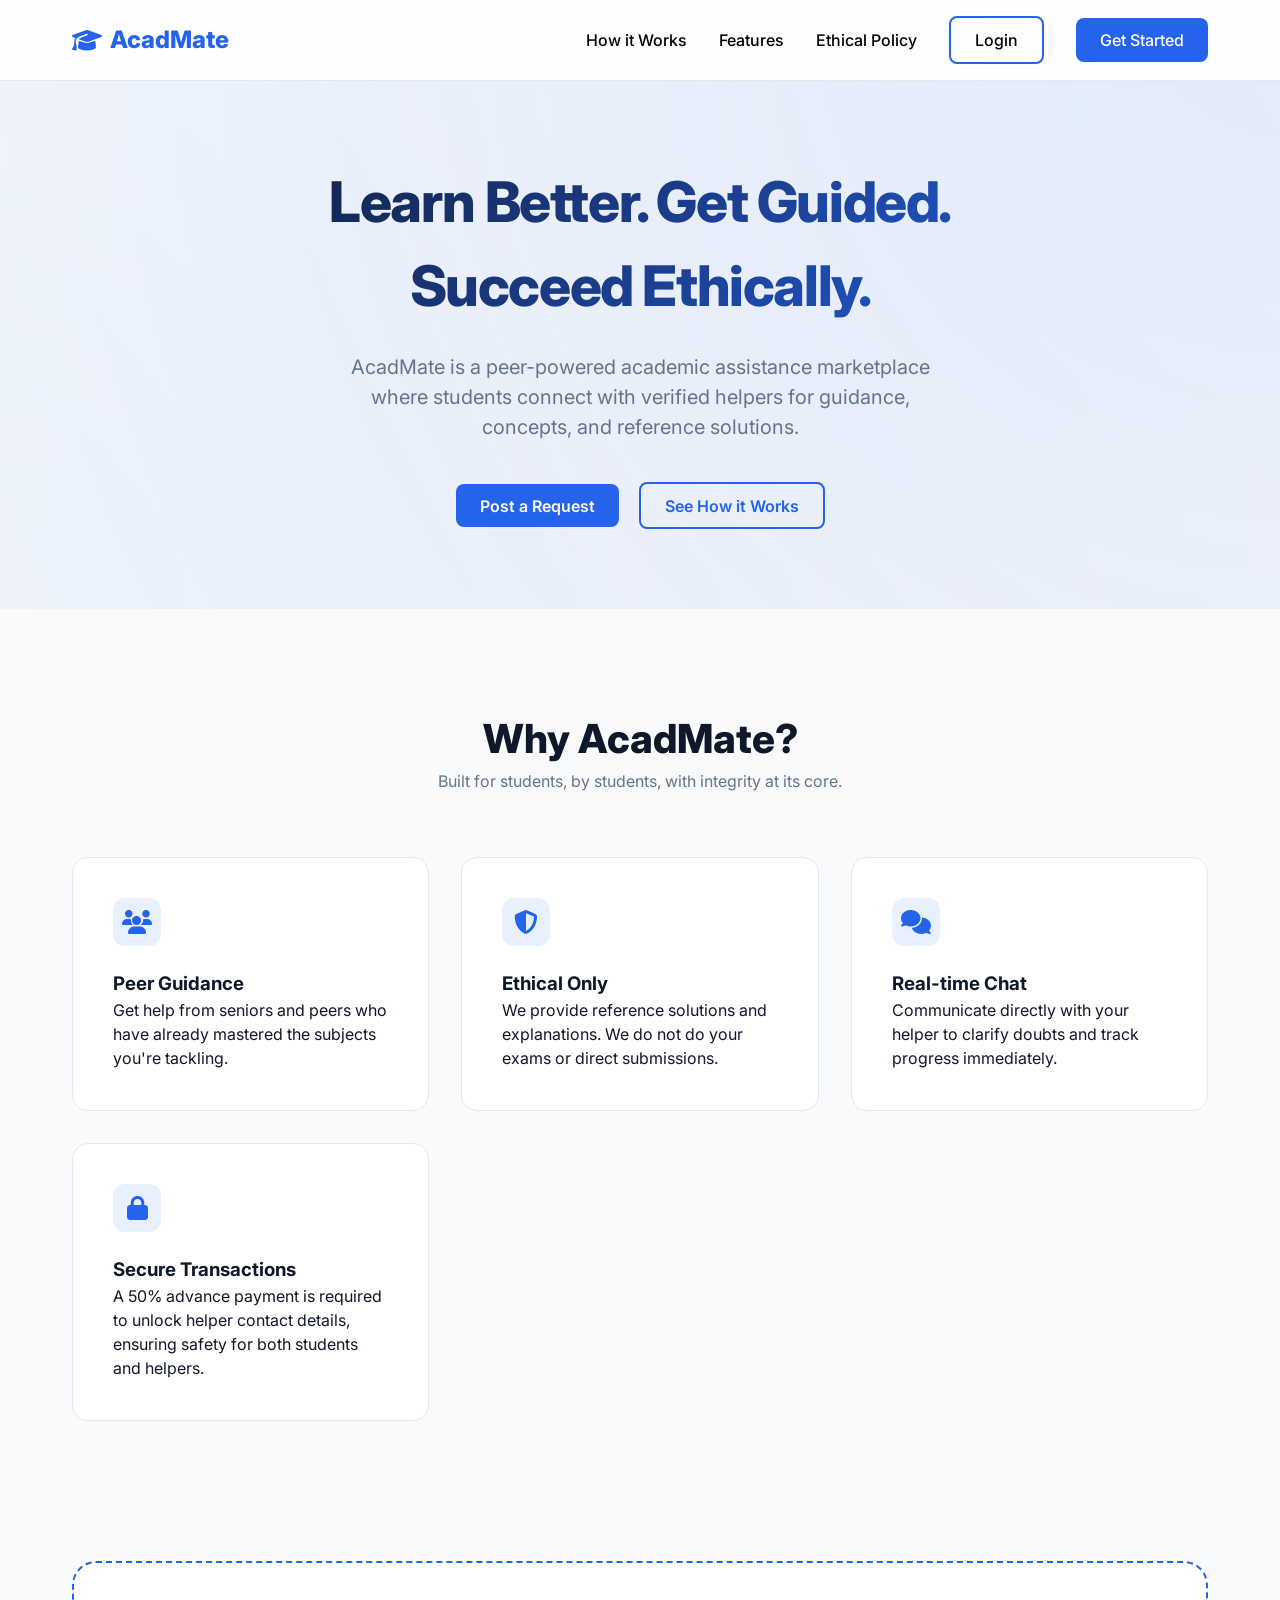
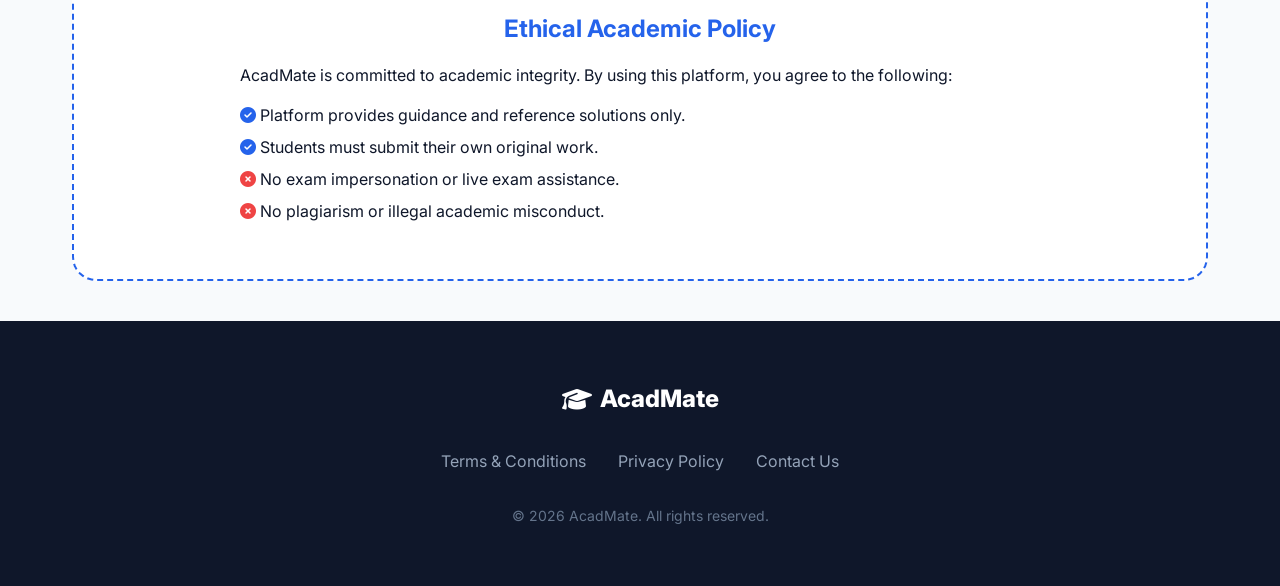
==== frontend/index.html @ 106132b1 "initial commit" ====
<!DOCTYPE html>
<html lang="en">

<head>
    <meta charset="UTF-8">
    <meta name="viewport" content="width=device-width, initial-scale=1.0">
    <title>AcadMate | Peer Academic Support Platform</title>
    <link rel="stylesheet" href="css/styles.css">
    <link rel="stylesheet" href="https://cdnjs.cloudflare.com/ajax/libs/font-awesome/6.4.0/css/all.min.css">
    <link href="https://fonts.googleapis.com/css2?family=Inter:wght@400;500;600;700;800&display=swap" rel="stylesheet">
</head>

<body>
    <header>
        <div class="container">
            <nav>
                <a href="index.html" class="logo">
                    <i class="fas fa-graduation-cap"></i>
                    AcadMate
                </a>
                <div class="nav-links">
                    <a href="#how-it-works">How it Works</a>
                    <a href="#features">Features</a>
                    <a href="#policy">Ethical Policy</a>
                    <a href="login.html" class="btn btn-outline">Login</a>
                    <a href="register.html" class="btn btn-primary">Get Started</a>
                </div>
            </nav>
        </div>
    </header>

    <main>
        <section class="hero">
            <div class="container">
                <h1>Learn Better. Get Guided.<br>Succeed Ethically.</h1>
                <p>AcadMate is a peer-powered academic assistance marketplace where students connect with verified
                    helpers for guidance, concepts, and reference solutions.</p>
                <div class="hero-btns">
                    <a href="register.html" class="btn btn-primary">Post a Request</a>
                    <a href="#how-it-works" class="btn btn-outline" style="margin-left: 1rem;">See How it Works</a>
                </div>
            </div>
        </section>

        <section id="features" class="features">
            <div class="container">
                <div style="text-align: center;">
                    <h2 style="font-size: 2.5rem; font-weight: 800;">Why AcadMate?</h2>
                    <p style="color: var(--secondary);">Built for students, by students, with integrity at its core.</p>
                </div>
                <div class="feature-grid">
                    <div class="feature-card">
                        <div class="feature-icon"><i class="fas fa-users"></i></div>
                        <h3>Peer Guidance</h3>
                        <p>Get help from seniors and peers who have already mastered the subjects you're tackling.</p>
                    </div>
                    <div class="feature-card">
                        <div class="feature-icon"><i class="fas fa-shield-alt"></i></div>
                        <h3>Ethical Only</h3>
                        <p>We provide reference solutions and explanations. We do not do your exams or direct
                            submissions.</p>
                    </div>
                    <div class="feature-card">
                        <div class="feature-icon"><i class="fas fa-comments"></i></div>
                        <h3>Real-time Chat</h3>
                        <p>Communicate directly with your helper to clarify doubts and track progress immediately.</p>
                    </div>
                    <div class="feature-card">
                        <div class="feature-icon"><i class="fas fa-lock"></i></div>
                        <h3>Secure Transactions</h3>
                        <p>A 50% advance payment is required to unlock helper contact details, ensuring safety for both
                            students and helpers.</p>
                    </div>
                </div>
            </div>
        </section>

        <section id="policy" class="container">
            <div class="policy-section" style="padding: 3rem; text-align: center; border: 2px dashed var(--primary);">
                <h2 style="color: var(--primary); margin-bottom: 1rem;">Ethical Academic Policy</h2>
                <div style="max-width: 800px; margin: 0 auto; text-align: left;">
                    <p style="margin-bottom: 1rem;">AcadMate is committed to academic integrity. By using this platform,
                        you agree to the following:</p>
                    <ul style="list-style: none;">
                        <li style="margin-bottom: 0.5rem;"><i class="fas fa-check-circle"
                                style="color: var(--primary);"></i> Platform provides guidance and reference solutions
                            only.</li>
                        <li style="margin-bottom: 0.5rem;"><i class="fas fa-check-circle"
                                style="color: var(--primary);"></i> Students must submit their own original work.</li>
                        <li style="margin-bottom: 0.5rem;"><i class="fas fa-times-circle" style="color: #ef4444;"></i>
                            No exam impersonation or live exam assistance.</li>
                        <li style="margin-bottom: 0.5rem;"><i class="fas fa-times-circle" style="color: #ef4444;"></i>
                            No plagiarism or illegal academic misconduct.</li>
                    </ul>
                </div>
            </div>
        </section>
    </main>

    <footer>
        <div class="container">
            <a href="index.html" class="logo" style="color: white; justify-content: center; margin-bottom: 1rem;">
                <i class="fas fa-graduation-cap"></i> AcadMate
            </a>
            <div class="footer-links">
                <a href="terms.html">Terms & Conditions</a>
                <a href="privacy.html">Privacy Policy</a>
                <a href="#">Contact Us</a>
            </div>
            <p style="color: #64748b; font-size: 0.875rem;">&copy; 2026 AcadMate. All rights reserved.</p>
        </div>
    </footer>
</body>

</html>
---- frontend/css/styles.css ----
:root {
    --primary: #2563eb;
    --primary-dark: #1d4ed8;
    --secondary: #64748b;
    --accent: #3b82f6;
    --bg-light: #f8fafc;
    --text-dark: #0f172a;
    --text-light: #ffffff;
    --card-bg: rgba(255, 255, 255, 0.8);
    --border: #e2e8f0;
    --shadow: 0 4px 6px -1px rgb(0 0 0 / 0.1), 0 2px 4px -2px rgb(0 0 0 / 0.1);
}

* {
    margin: 0;
    padding: 0;
    box-sizing: border-box;
    font-family: 'Inter', system-ui, -apple-system, sans-serif;
}

body {
    background-color: var(--bg-light);
    color: var(--text-dark);
    line-height: 1.5;
    overflow-x: hidden;
}

.container {
    max-width: 1200px;
    margin: 0 auto;
    padding: 0 2rem;
}

header {
    background: rgba(255, 255, 255, 0.9);
    backdrop-filter: blur(10px);
    position: fixed;
    width: 100%;
    top: 0;
    z-index: 1000;
    border-bottom: 1px solid var(--border);
}

nav {
    display: flex;
    justify-content: space-between;
    align-items: center;
    height: 80px;
}

.logo {
    font-size: 1.5rem;
    font-weight: 800;
    color: var(--primary);
    text-decoration: none;
    display: flex;
    align-items: center;
    gap: 0.5rem;
}

.nav-links {
    display: flex;
    gap: 2rem;
    align-items: center;
}

.nav-links a {
    text-decoration: none;
    color: black;
    font-weight: 500;
    transition: color 0.3s;
}

.nav-links a:hover {
    color: black;
}

.btn {
    padding: 0.6rem 1.5rem;
    border-radius: 8px;
    font-weight: 600;
    cursor: pointer;
    transition: all 0.3s;
    text-decoration: none;
    display: inline-block;
    border: none;
}

.btn.btn-primary {
    background-color: var(--primary);
    color: #ffffff;
}

.btn-primary:hover {
    background-color: var(--primary-dark);
    transform: translateY(-2px);
    box-shadow: 0 10px 15px -3px rgba(37, 99, 235, 0.3);
}

.btn-outline {
    background-color: transparent;
    border: 2px solid var(--primary);
    color: var(--primary);
}

.btn-outline:hover {
    background-color: var(--primary);
    color: var(--text-light);
}

/* Hero Section */
.hero {
    padding: 160px 0 80px;
    background: radial-gradient(circle at top right, rgba(37, 99, 235, 0.1), transparent),
        radial-gradient(circle at bottom left, rgba(37, 99, 235, 0.05), transparent);
    text-align: center;
}

.hero h1 {
    font-size: 3.5rem;
    font-weight: 800;
    margin-bottom: 1.5rem;
    letter-spacing: -0.025em;
    background: linear-gradient(135deg, #0f172a 0%, #2563eb 100%);
    -webkit-background-clip: text;
    -webkit-text-fill-color: transparent;
}

.hero p {
    font-size: 1.25rem;
    color: var(--secondary);
    max-width: 600px;
    margin: 0 auto 2.5rem;
}

/* Features */
.features {
    padding: 100px 0;
}

.feature-grid {
    display: grid;
    grid-template-columns: repeat(auto-fit, minmax(300px, 1fr));
    gap: 2rem;
    margin-top: 4rem;
}

.feature-card {
    background: var(--text-light);
    padding: 2.5rem;
    border-radius: 16px;
    border: 1px solid var(--border);
    transition: all 0.3s;
}

.feature-card:hover {
    transform: translateY(-10px);
    box-shadow: var(--shadow);
    border-color: var(--primary);
}

.feature-icon {
    width: 48px;
    height: 48px;
    background: rgba(37, 99, 235, 0.1);
    color: var(--primary);
    border-radius: 12px;
    display: flex;
    align-items: center;
    justify-content: center;
    font-size: 1.5rem;
    margin-bottom: 1.5rem;
}

/* Modal/Forms */
.modal-overlay {
    position: fixed;
    top: 0;
    left: 0;
    width: 100%;
    height: 100%;
    background: rgba(15, 23, 42, 0.6);
    backdrop-filter: blur(4px);
    display: none;
    justify-content: center;
    align-items: center;
    z-index: 2000;
}

.auth-card {
    background: white;
    padding: 2.5rem;
    border-radius: 20px;
    width: 100%;
    max-width: 450px;
    box-shadow: 0 25px 50px -12px rgba(0, 0, 0, 0.25);
}

.form-group {
    margin-bottom: 1.5rem;
}

.form-group label {
    display: block;
    margin-bottom: 0.5rem;
    font-weight: 500;
    color: var(--secondary);
}

/* Attachments Styling */
.attachments-section {
    margin-top: 1rem;
    padding-top: 1rem;
    border-top: 1px solid var(--border);
}

.attachments-section p {
    font-size: 0.85rem;
    margin-bottom: 0.5rem;
    color: var(--secondary);
}

.attachment-grid {
    display: flex;
    flex-wrap: wrap;
    gap: 0.5rem;
}

.attachment-link {
    display: inline-flex;
    align-items: center;
    gap: 0.4rem;
    background: #f8fafc;
    border: 1px solid var(--border);
    padding: 0.4rem 0.6rem;
    border-radius: 6px;
    font-size: 0.8rem;
    color: var(--primary);
    text-decoration: none;
    transition: all 0.2s;
}

.attachment-link:hover {
    background: #eff6ff;
    border-color: var(--primary);
    transform: translateY(-1px);
}

.attachment-link i {
    font-size: 0.9rem;
}

.form-input {
    width: 100%;
    padding: 0.8rem 1rem;
    border-radius: 8px;
    border: 1px solid var(--border);
    font-size: 1rem;
    transition: all 0.3s;
}

.form-input:focus {
    outline: none;
    border-color: var(--primary);
    box-shadow: 0 0 0 4px rgba(37, 99, 235, 0.1);
}

.password-group {
    position: relative;
}

.password-toggle {
    position: absolute;
    right: 1rem;
    top: 50%;
    transform: translateY(-50%);
    cursor: pointer;
    color: var(--secondary);
    transition: color 0.3s;
    z-index: 10;
}

.password-toggle:hover {
    color: var(--primary);
}

.password-group .form-input {
    padding-right: 3rem;
}

/* Policy Section */
.policy-section {
    padding: 80px 0;
    background: white;
    border-radius: 24px;
    margin: 40px auto;
}

/* Footer */
footer {
    padding: 60px 0;
    background: #0f172a;
    color: white;
    text-align: center;
}

.footer-links {
    margin: 2rem 0;
    display: flex;
    justify-content: center;
    gap: 2rem;
}

.footer-links a {
    color: #94a3b8;
    text-decoration: none;
}

.badge {
    padding: 0.25rem 0.75rem;
    border-radius: 9999px;
    font-size: 0.75rem;
    font-weight: 600;
    text-transform: uppercase;
}

.status-open {
    background: #dcfce7;
    color: #166534;
}

.status-in_progress {
    background: #fef9c3;
    color: #854d0e;
}

.status-completed {
    background: #dbeafe;
    color: #1e40af;
}

.status-cancelled {
    background: #fee2e2;
    color: #991b1b;
}

/* Nav Icons */
.nav-icon-btn {
    background: none;
    border: none;
    font-size: 1.25rem;
    color: var(--secondary);
    cursor: pointer;
    position: relative;
    padding: 0.5rem;
    transition: all 0.3s ease;
    display: flex;
    align-items: center;
    justify-content: center;
}

.nav-icon-btn:hover {
    color: var(--primary);
    transform: translateY(-2px);
}

.nav-badge {
    position: absolute;
    top: 0;
    right: 0;
    background: #ef4444;
    color: white;
    font-size: 0.6rem;
    padding: 2px 5px;
    border-radius: 50%;
    min-width: 15px;
    text-align: center;
}

.chat-list-item {
    display: flex;
    align-items: center;
    gap: 1rem;
    padding: 1rem;
    border: 1px solid var(--border);
    border-radius: 8px;
    margin-bottom: 0.5rem;
    cursor: pointer;
    transition: all 0.3s ease;
}

.chat-list-item:hover {
    background: #f8fafc;
    border-color: var(--primary);
    transform: translateX(5px);
}

.chat-list-item i {
    font-size: 1.5rem;
    color: var(--primary);
}

.chat-list-info {
    flex: 1;
}

.chat-list-info h4 {
    margin: 0;
    font-size: 1rem;
    color: var(--text-dark);
}

.chat-list-info p {
    margin: 0;
    font-size: 0.8rem;
    color: var(--secondary);
}
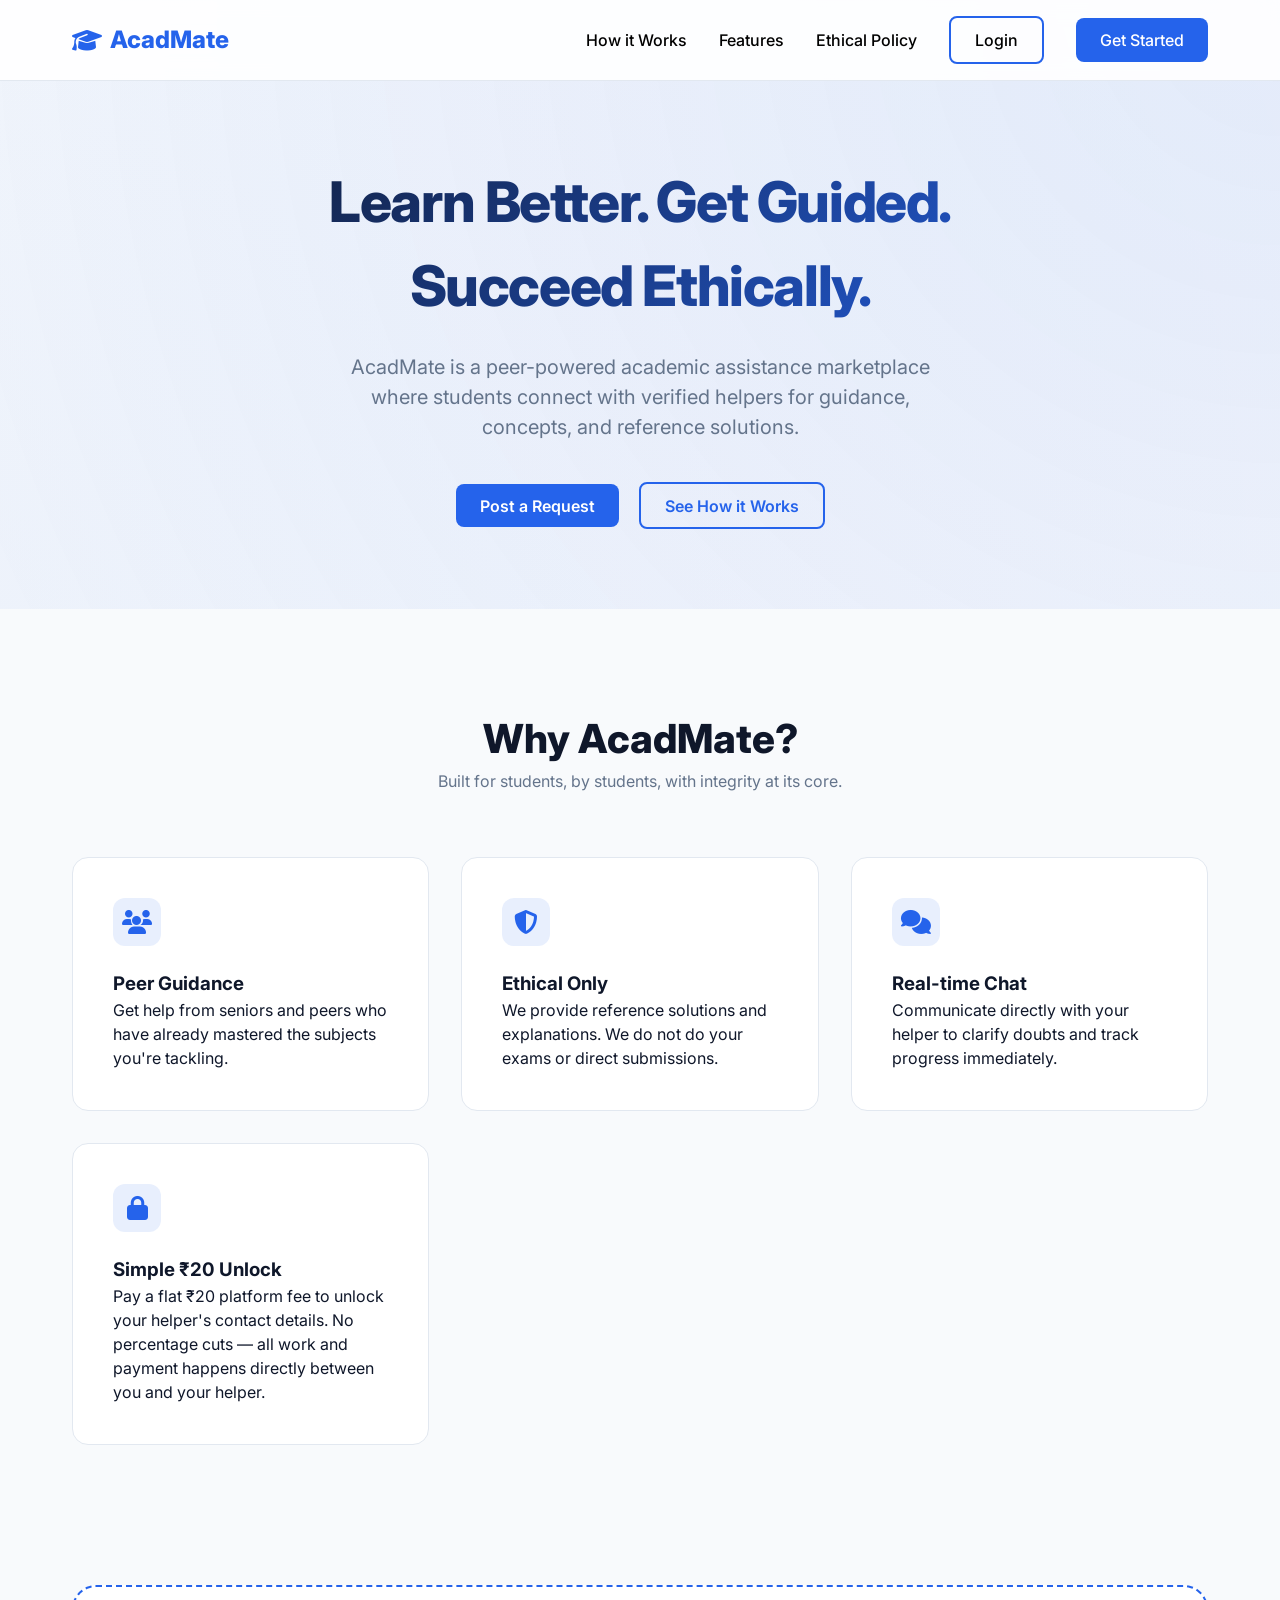
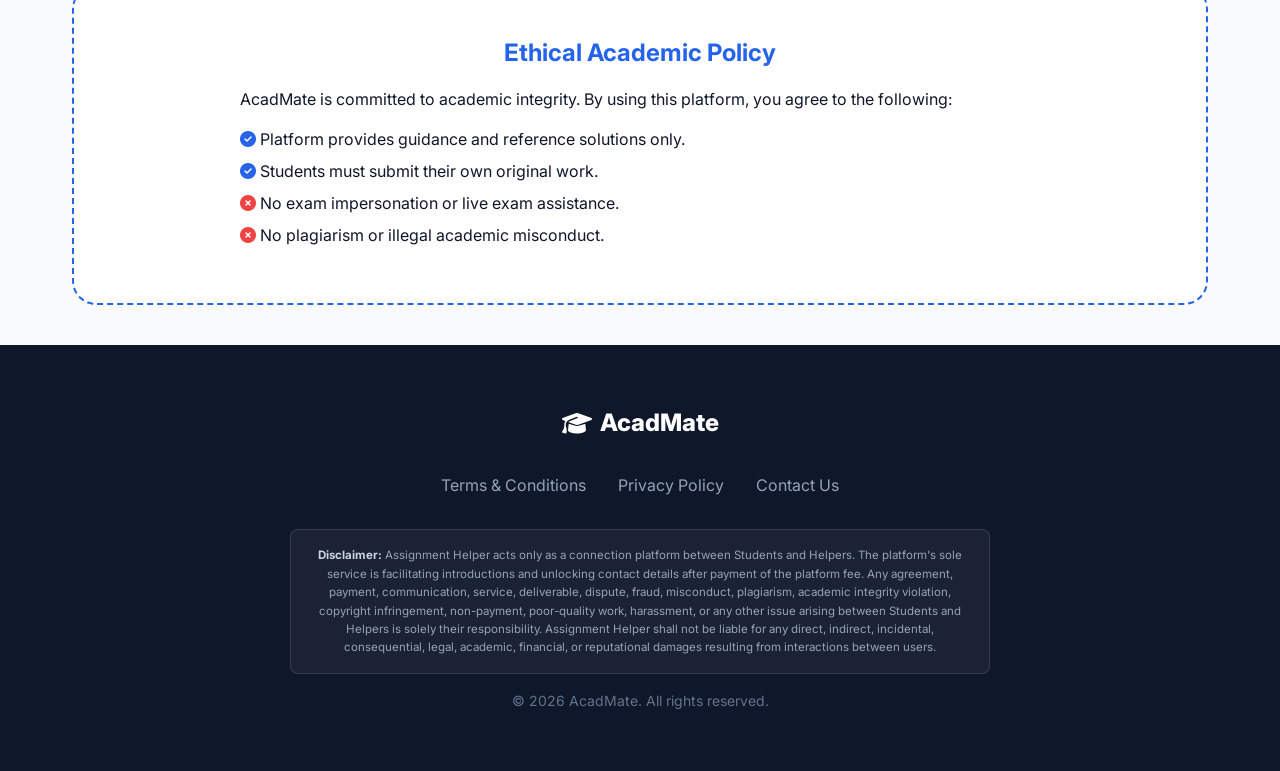
==== commit 5d3fde95: "updated payment system and functionalities" ====
--- a/frontend/index.html
+++ b/frontend/index.html
@@ -67,9 +67,8 @@
                     </div>
                     <div class="feature-card">
                         <div class="feature-icon"><i class="fas fa-lock"></i></div>
-                        <h3>Secure Transactions</h3>
-                        <p>A 50% advance payment is required to unlock helper contact details, ensuring safety for both
-                            students and helpers.</p>
+                        <h3>Simple &#8377;20 Unlock</h3>
+                        <p>Pay a flat &#8377;20 platform fee to unlock your helper's contact details. No percentage cuts — all work and payment happens directly between you and your helper.</p>
                     </div>
                 </div>
             </div>
@@ -103,9 +102,15 @@
                 <i class="fas fa-graduation-cap"></i> AcadMate
             </a>
             <div class="footer-links">
-                <a href="terms.html">Terms & Conditions</a>
+                <a href="terms.html">Terms &amp; Conditions</a>
                 <a href="privacy.html">Privacy Policy</a>
                 <a href="#">Contact Us</a>
+            </div>
+            <div style="max-width:700px;margin:1.5rem auto 1rem;padding:1rem;background:rgba(255,255,255,0.05);border:1px solid rgba(255,255,255,0.12);border-radius:0.5rem;">
+                <p style="color:#94a3b8;font-size:0.72rem;line-height:1.6;text-align:center;">
+                    <strong style="color:#cbd5e1;">Disclaimer:</strong>
+                    Assignment Helper acts only as a connection platform between Students and Helpers. The platform's sole service is facilitating introductions and unlocking contact details after payment of the platform fee. Any agreement, payment, communication, service, deliverable, dispute, fraud, misconduct, plagiarism, academic integrity violation, copyright infringement, non-payment, poor-quality work, harassment, or any other issue arising between Students and Helpers is solely their responsibility. Assignment Helper shall not be liable for any direct, indirect, incidental, consequential, legal, academic, financial, or reputational damages resulting from interactions between users.
+                </p>
             </div>
             <p style="color: #64748b; font-size: 0.875rem;">&copy; 2026 AcadMate. All rights reserved.</p>
         </div>
--- a/frontend/css/styles.css
+++ b/frontend/css/styles.css
@@ -414,4 +414,407 @@
     margin: 0;
     font-size: 0.8rem;
     color: var(--secondary);
+}
+
+/* Chat Attach Button */
+.chat-attach-btn {
+    background: none;
+    border: 2px solid var(--border);
+    border-radius: 8px;
+    padding: 0.6rem 0.75rem;
+    cursor: pointer;
+    color: var(--secondary);
+    font-size: 1.1rem;
+    transition: all 0.2s ease;
+    display: flex;
+    align-items: center;
+    justify-content: center;
+}
+
+.chat-attach-btn:hover {
+    color: var(--primary);
+    border-color: var(--primary);
+    background: rgba(37, 99, 235, 0.05);
+}
+
+/* Chat File Preview */
+.chat-file-preview {
+    margin-bottom: 0.5rem;
+}
+
+.chat-file-preview-inner {
+    display: inline-flex;
+    align-items: center;
+    gap: 0.5rem;
+    background: #eff6ff;
+    border: 1px solid var(--primary);
+    border-radius: 8px;
+    padding: 0.4rem 0.75rem;
+    font-size: 0.85rem;
+    color: var(--primary);
+    max-width: 100%;
+}
+
+.chat-file-preview-inner span {
+    overflow: hidden;
+    text-overflow: ellipsis;
+    white-space: nowrap;
+    max-width: 250px;
+}
+
+.chat-file-remove {
+    background: none;
+    border: none;
+    color: #ef4444;
+    font-size: 1.2rem;
+    cursor: pointer;
+    padding: 0 0.2rem;
+    line-height: 1;
+    transition: transform 0.15s;
+}
+
+.chat-file-remove:hover {
+    transform: scale(1.3);
+}
+
+/* Chat Message Attachments */
+.chat-msg-attachment img {
+    max-width: 220px;
+    max-height: 180px;
+    border-radius: 8px;
+    margin-top: 0.4rem;
+    cursor: pointer;
+    transition: transform 0.2s;
+    display: block;
+}
+
+.chat-msg-attachment img:hover {
+    transform: scale(1.05);
+}
+
+.chat-msg-attachment a.chat-file-link {
+    display: inline-flex;
+    align-items: center;
+    gap: 0.4rem;
+    margin-top: 0.4rem;
+    padding: 0.3rem 0.6rem;
+    border-radius: 6px;
+    font-size: 0.8rem;
+    text-decoration: none;
+    transition: all 0.2s;
+}
+
+.chat-msg-attachment a.chat-file-link.sent {
+    background: rgba(255, 255, 255, 0.2);
+    color: #fff;
+}
+
+.chat-msg-attachment a.chat-file-link.received {
+    background: #e2e8f0;
+    color: var(--primary);
+}
+
+.chat-msg-attachment a.chat-file-link:hover {
+    transform: translateY(-1px);
+    filter: brightness(1.1);
+}
+
+/* Notification Panel */
+.notification-panel {
+    position: absolute;
+    top: 100%;
+    right: 0;
+    width: 360px;
+    max-height: 450px;
+    background: white;
+    border-radius: 12px;
+    box-shadow: 0 20px 40px rgba(0,0,0,0.15);
+    border: 1px solid var(--border);
+    z-index: 3000;
+    display: none;
+    overflow: hidden;
+}
+
+.notification-panel.show {
+    display: block;
+}
+
+.notification-panel-header {
+    display: flex;
+    justify-content: space-between;
+    align-items: center;
+    padding: 1rem 1.25rem;
+    border-bottom: 1px solid var(--border);
+    background: #f8fafc;
+}
+
+.notification-panel-header h4 {
+    margin: 0;
+    font-size: 0.95rem;
+    font-weight: 700;
+}
+
+.notification-panel-body {
+    max-height: 360px;
+    overflow-y: auto;
+}
+
+.notif-item {
+    padding: 0.85rem 1.25rem;
+    border-bottom: 1px solid #f1f5f9;
+    cursor: pointer;
+    transition: background 0.2s;
+}
+
+.notif-item:hover {
+    background: #f8fafc;
+}
+
+.notif-item.unread {
+    background: #eff6ff;
+    border-left: 3px solid var(--primary);
+}
+
+.notif-item .notif-title {
+    font-weight: 600;
+    font-size: 0.85rem;
+    margin-bottom: 0.2rem;
+}
+
+.notif-item .notif-msg {
+    font-size: 0.78rem;
+    color: var(--secondary);
+    line-height: 1.4;
+}
+
+.notif-item .notif-time {
+    font-size: 0.7rem;
+    color: #94a3b8;
+    margin-top: 0.25rem;
+}
+
+.mark-all-read-btn {
+    background: none;
+    border: none;
+    color: var(--primary);
+    font-size: 0.8rem;
+    font-weight: 600;
+    cursor: pointer;
+    padding: 0.2rem 0.5rem;
+    border-radius: 4px;
+    transition: background 0.2s;
+}
+
+.mark-all-read-btn:hover {
+    background: #eff6ff;
+}
+
+/* Mobile hamburger */
+.mobile-menu-btn {
+    display: none;
+    background: none;
+    border: none;
+    font-size: 1.5rem;
+    color: var(--text-dark);
+    cursor: pointer;
+    padding: 0.5rem;
+}
+
+/* ============================================
+   MOBILE RESPONSIVE STYLES
+   ============================================ */
+
+@media (max-width: 768px) {
+    /* Container */
+    .container {
+        padding: 0 1rem;
+    }
+
+    /* Header / Nav */
+    header {
+        position: fixed;
+        width: 100%;
+    }
+
+    nav {
+        height: auto;
+        min-height: 60px;
+        padding: 0.5rem 0;
+        flex-wrap: wrap;
+        gap: 0.5rem;
+    }
+
+    .logo {
+        font-size: 1.2rem;
+    }
+
+    .mobile-menu-btn {
+        display: block;
+    }
+
+    .nav-links {
+        gap: 0.75rem;
+        flex-wrap: wrap;
+        justify-content: flex-end;
+        align-items: center;
+    }
+
+    .nav-links a:not(.btn) {
+        display: none;
+    }
+
+    .nav-links .btn {
+        padding: 0.35rem 0.8rem;
+        font-size: 0.85rem;
+    }
+
+    /* Hero */
+    .hero {
+        padding: 100px 0 50px;
+    }
+
+    .hero h1 {
+        font-size: 1.8rem;
+        line-height: 1.3;
+    }
+
+    .hero p {
+        font-size: 1rem;
+        margin-bottom: 1.5rem;
+    }
+
+    .hero-btns {
+        display: flex;
+        flex-direction: column;
+        gap: 0.75rem;
+        align-items: center;
+    }
+
+    .hero-btns .btn {
+        margin-left: 0 !important;
+        width: 80%;
+        text-align: center;
+    }
+
+    /* Features */
+    .features {
+        padding: 50px 0;
+    }
+
+    .feature-grid {
+        grid-template-columns: 1fr !important;
+        gap: 1rem;
+        margin-top: 2rem;
+    }
+
+    .feature-card {
+        padding: 1.5rem;
+    }
+
+    /* Dashboard Main */
+    main.container {
+        padding-top: 90px !important;
+    }
+
+    #studentDashboard > div:first-child,
+    #helperDashboard > div:first-child {
+        flex-direction: column;
+        gap: 1rem;
+        align-items: stretch !important;
+    }
+
+    #studentDashboard > div:first-child .btn,
+    #helperDashboard > div:first-child .btn {
+        width: 100%;
+        text-align: center;
+    }
+
+    #userName {
+        font-size: 0.8rem !important;
+        max-width: 120px;
+        overflow: hidden;
+        text-overflow: ellipsis;
+        white-space: nowrap;
+    }
+
+    /* Modals */
+    .modal-overlay {
+        align-items: flex-end;
+    }
+
+    .auth-card {
+        width: 100% !important;
+        max-width: 100% !important;
+        border-radius: 16px 16px 0 0;
+        max-height: 90vh;
+        overflow-y: auto;
+        padding: 1.5rem;
+    }
+
+    /* Chat Modal - Full screen on mobile */
+    #chatModal .auth-card {
+        width: 100% !important;
+        max-width: 100% !important;
+        height: 100dvh !important;
+        border-radius: 0;
+        margin: 0;
+    }
+
+    /* Request Modal */
+    #requestModal .auth-card {
+        max-height: 95vh;
+    }
+
+    /* Policy section */
+    .policy-section {
+        padding: 2rem 1rem !important;
+        margin: 20px auto;
+    }
+
+    /* Footer */
+    footer {
+        padding: 40px 0;
+    }
+
+    .footer-links {
+        flex-direction: column;
+        gap: 1rem;
+    }
+
+    /* Notification panel mobile */
+    .notification-panel {
+        width: 100vw;
+        right: -1rem;
+        border-radius: 0 0 12px 12px;
+    }
+}
+
+@media (max-width: 480px) {
+    .hero h1 {
+        font-size: 1.5rem;
+    }
+
+    .btn {
+        padding: 0.5rem 1rem;
+        font-size: 0.9rem;
+    }
+
+    .nav-icon-btn {
+        font-size: 1.1rem;
+        padding: 0.35rem;
+    }
+
+    .nav-badge {
+        font-size: 0.55rem;
+        padding: 1px 4px;
+    }
+
+    #chatForm {
+        flex-wrap: wrap;
+    }
+
+    #chatForm .form-input {
+        flex: 1;
+        min-width: 0;
+    }
 }
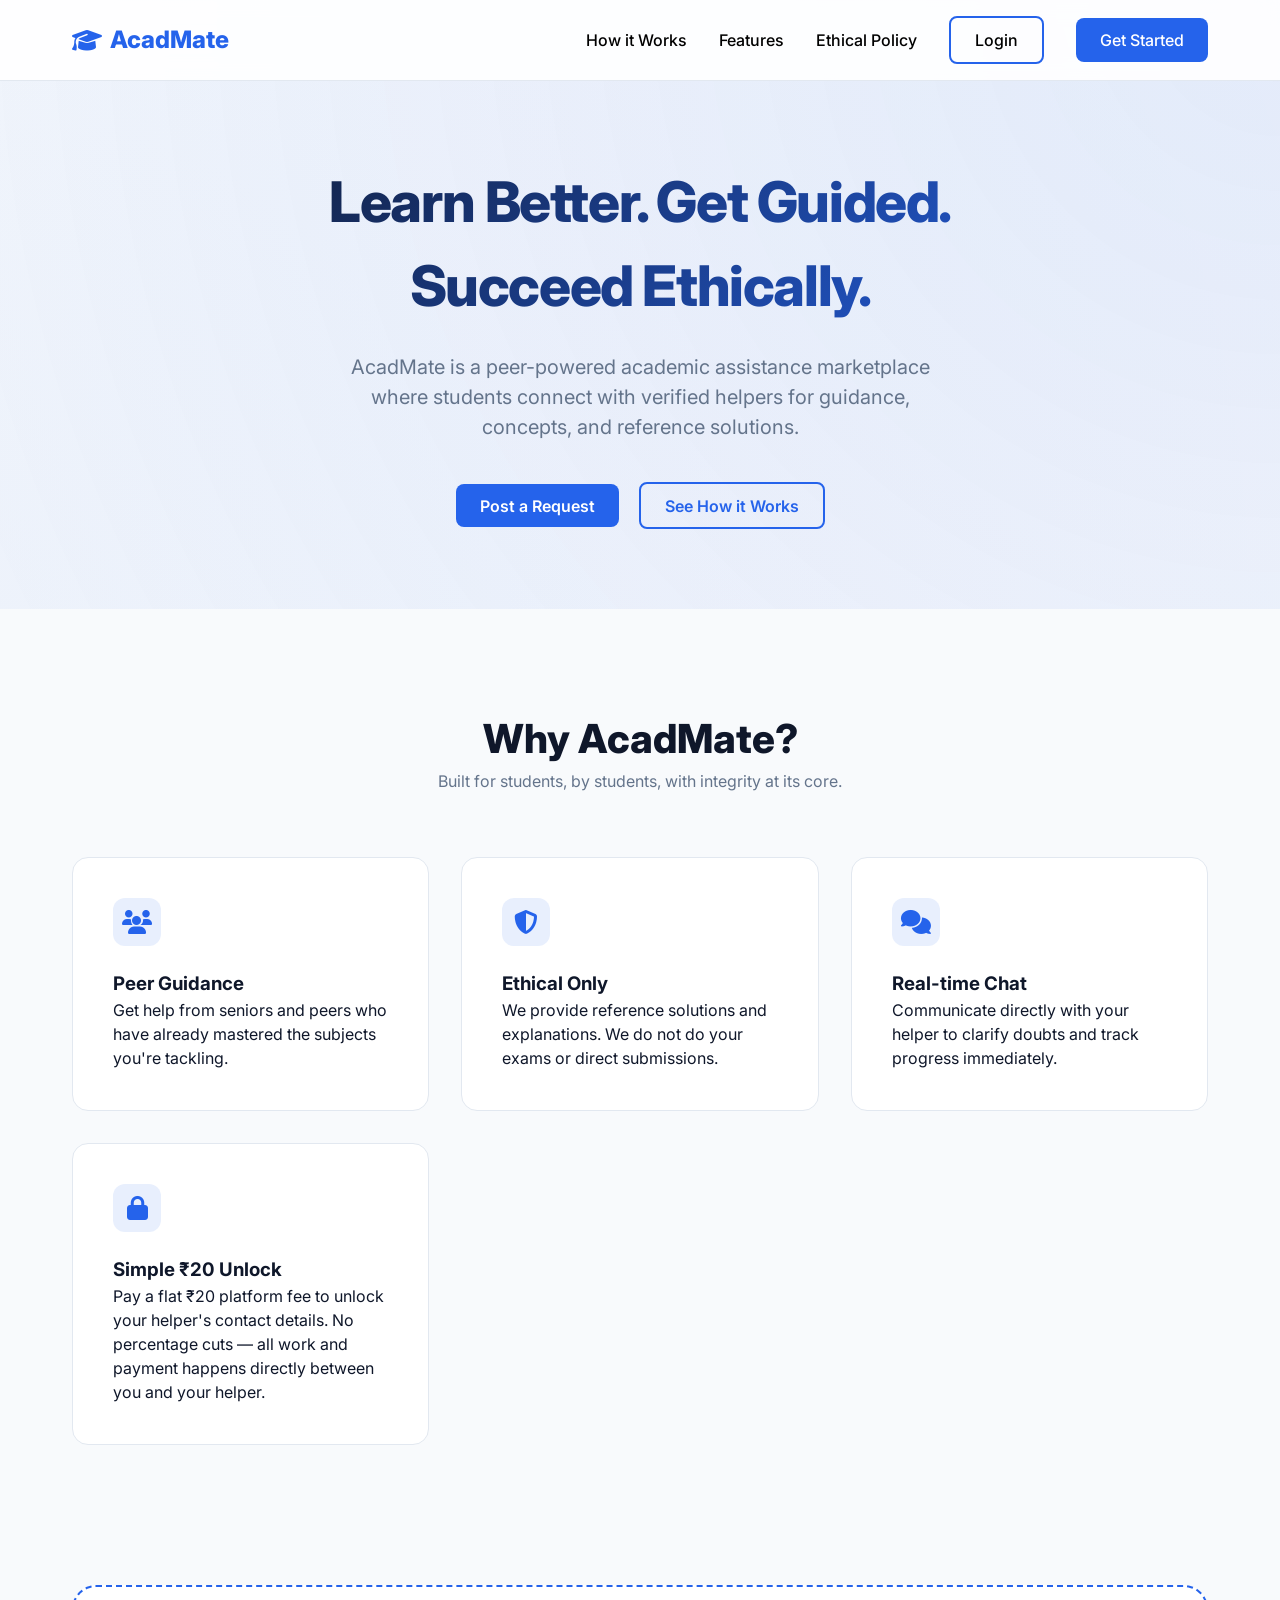
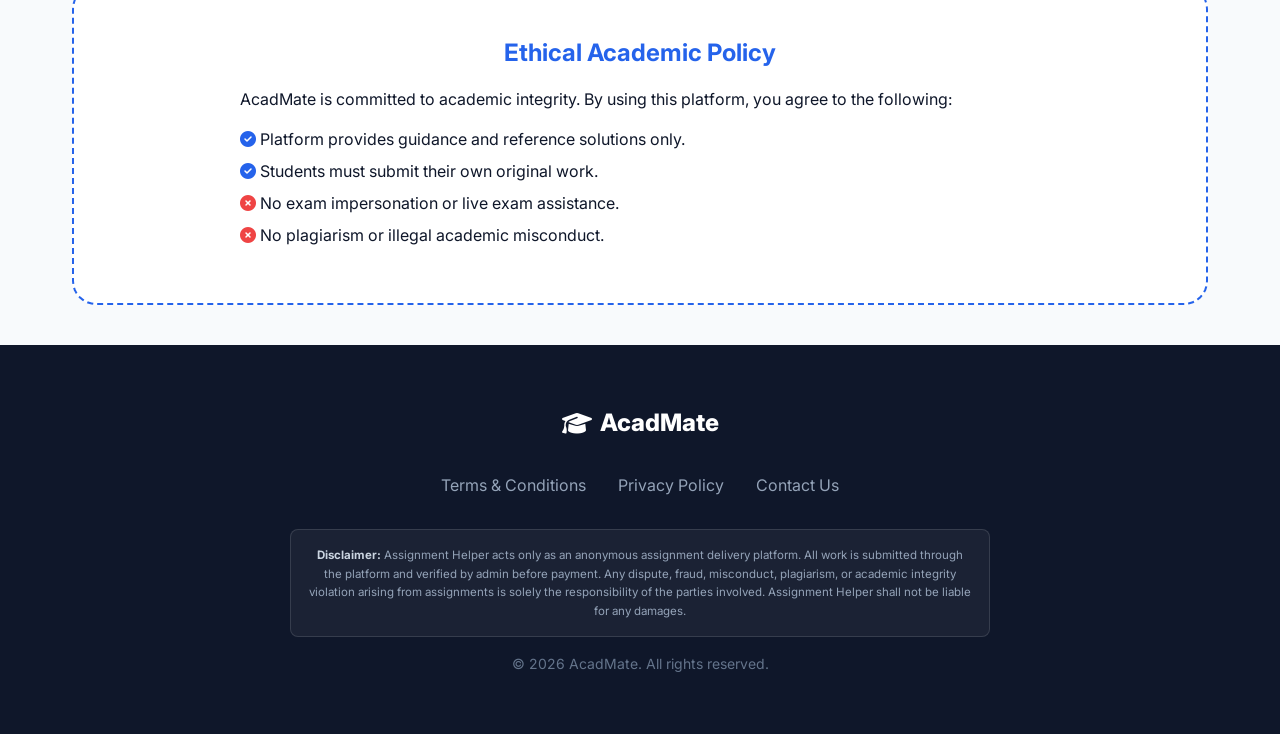
==== commit dadd2ac3: "updated codes and payment models" ====
--- a/frontend/index.html
+++ b/frontend/index.html
@@ -7,7 +7,10 @@
     <title>AcadMate | Peer Academic Support Platform</title>
     <link rel="stylesheet" href="css/styles.css">
     <link rel="stylesheet" href="https://cdnjs.cloudflare.com/ajax/libs/font-awesome/6.4.0/css/all.min.css">
-    <link href="https://fonts.googleapis.com/css2?family=Inter:wght@400;500;600;700;800&display=swap" rel="stylesheet">
+    <link rel="preconnect" href="https://fonts.googleapis.com">
+    <link rel="preconnect" href="https://fonts.gstatic.com" crossorigin>
+    <link rel="stylesheet" href="https://fonts.googleapis.com/css2?family=Inter:wght@400;500;600;700;800&display=swap" media="print" onload="this.media='all'">
+    <noscript><link rel="stylesheet" href="https://fonts.googleapis.com/css2?family=Inter:wght@400;500;600;700;800&display=swap"></noscript>
 </head>
 
 <body>
@@ -18,13 +21,16 @@
                     <i class="fas fa-graduation-cap"></i>
                     AcadMate
                 </a>
-                <div class="nav-links">
+                <div class="nav-links" id="mainNavLinks">
                     <a href="#how-it-works">How it Works</a>
                     <a href="#features">Features</a>
                     <a href="#policy">Ethical Policy</a>
                     <a href="login.html" class="btn btn-outline">Login</a>
                     <a href="register.html" class="btn btn-primary">Get Started</a>
                 </div>
+                <button class="mobile-menu-btn" id="mobileMenuBtn" aria-label="Open menu" onclick="toggleMobileNav()">
+                    <i class="fas fa-bars"></i>
+                </button>
             </nav>
         </div>
     </header>
@@ -109,12 +115,38 @@
             <div style="max-width:700px;margin:1.5rem auto 1rem;padding:1rem;background:rgba(255,255,255,0.05);border:1px solid rgba(255,255,255,0.12);border-radius:0.5rem;">
                 <p style="color:#94a3b8;font-size:0.72rem;line-height:1.6;text-align:center;">
                     <strong style="color:#cbd5e1;">Disclaimer:</strong>
-                    Assignment Helper acts only as a connection platform between Students and Helpers. The platform's sole service is facilitating introductions and unlocking contact details after payment of the platform fee. Any agreement, payment, communication, service, deliverable, dispute, fraud, misconduct, plagiarism, academic integrity violation, copyright infringement, non-payment, poor-quality work, harassment, or any other issue arising between Students and Helpers is solely their responsibility. Assignment Helper shall not be liable for any direct, indirect, incidental, consequential, legal, academic, financial, or reputational damages resulting from interactions between users.
+                    Assignment Helper acts only as an anonymous assignment delivery platform. All work is submitted through the platform and verified by admin before payment. Any dispute, fraud, misconduct, plagiarism, or academic integrity violation arising from assignments is solely the responsibility of the parties involved. Assignment Helper shall not be liable for any damages.
                 </p>
             </div>
             <p style="color: #64748b; font-size: 0.875rem;">&copy; 2026 AcadMate. All rights reserved.</p>
         </div>
     </footer>
+    <script>
+        function toggleMobileNav() {
+            const nav = document.getElementById('mainNavLinks');
+            const btn = document.getElementById('mobileMenuBtn');
+            const isOpen = nav.classList.toggle('open');
+            btn.innerHTML = isOpen ? '<i class="fas fa-times"></i>' : '<i class="fas fa-bars"></i>';
+        }
+
+        // Close nav when a link is clicked
+        document.getElementById('mainNavLinks').addEventListener('click', function (e) {
+            if (e.target.tagName === 'A') {
+                this.classList.remove('open');
+                document.getElementById('mobileMenuBtn').innerHTML = '<i class="fas fa-bars"></i>';
+            }
+        });
+
+        // Close nav when clicking outside
+        document.addEventListener('click', function (e) {
+            const nav = document.getElementById('mainNavLinks');
+            const btn = document.getElementById('mobileMenuBtn');
+            if (!nav.contains(e.target) && !btn.contains(e.target)) {
+                nav.classList.remove('open');
+                btn.innerHTML = '<i class="fas fa-bars"></i>';
+            }
+        });
+    </script>
 </body>
 
 </html>
--- a/frontend/css/styles.css
+++ b/frontend/css/styles.css
@@ -620,8 +620,16 @@
     padding: 0.5rem;
 }
 
+/* ── Two-column form grid (collapses on small mobile) ──────────────── */
+.form-grid-2 {
+    display: grid;
+    grid-template-columns: 1fr 1fr;
+    gap: 0.75rem;
+    margin-bottom: 1rem;
+}
+
 /* ============================================
-   MOBILE RESPONSIVE STYLES
+   MOBILE RESPONSIVE STYLES  (≤ 768px)
    ============================================ */
 
 @media (max-width: 768px) {
@@ -640,25 +648,31 @@
         height: auto;
         min-height: 60px;
         padding: 0.5rem 0;
-        flex-wrap: wrap;
+        flex-wrap: nowrap;
         gap: 0.5rem;
+        position: relative;
     }
 
     .logo {
         font-size: 1.2rem;
     }
 
+    /* Hamburger button — visible on mobile */
     .mobile-menu-btn {
-        display: block;
+        display: flex;
+        align-items: center;
+        justify-content: center;
+        order: 3;
     }
 
     .nav-links {
-        gap: 0.75rem;
+        gap: 0.5rem;
         flex-wrap: wrap;
         justify-content: flex-end;
         align-items: center;
     }
 
+    /* Hide text nav links; keep action buttons */
     .nav-links a:not(.btn) {
         display: none;
     }
@@ -666,6 +680,42 @@
     .nav-links .btn {
         padding: 0.35rem 0.8rem;
         font-size: 0.85rem;
+    }
+
+    /* Mobile nav dropdown — activated by .open class on .nav-links */
+    .nav-links.open {
+        display: flex;
+        flex-direction: column;
+        position: fixed;
+        top: 60px;
+        left: 0;
+        right: 0;
+        width: 100%;
+        background: white;
+        padding: 0.5rem 1.25rem 1rem;
+        gap: 0;
+        border-bottom: 1px solid var(--border);
+        box-shadow: 0 8px 24px rgba(0, 0, 0, 0.12);
+        z-index: 999;
+        align-items: stretch;
+        justify-content: flex-start;
+    }
+
+    .nav-links.open a:not(.btn) {
+        display: block !important;
+        padding: 0.8rem 0.25rem;
+        font-size: 0.95rem;
+        color: var(--text-dark);
+        border-bottom: 1px solid #f1f5f9;
+        font-weight: 500;
+    }
+
+    .nav-links.open .btn {
+        margin-top: 0.75rem;
+        text-align: center;
+        width: 100%;
+        padding: 0.65rem 1rem;
+        font-size: 0.95rem;
     }
 
     /* Hero */
@@ -692,7 +742,7 @@
 
     .hero-btns .btn {
         margin-left: 0 !important;
-        width: 80%;
+        width: 82%;
         text-align: center;
     }
 
@@ -711,15 +761,29 @@
         padding: 1.5rem;
     }
 
-    /* Dashboard Main */
+    /* Policy section (index, terms, privacy) */
+    .policy-section {
+        padding: 1.5rem 1rem !important;
+        margin: 20px auto;
+    }
+
+    /* Terms / Privacy page h1 */
+    main > h1 {
+        font-size: 1.75rem !important;
+        margin-bottom: 1.25rem !important;
+    }
+
+    /* Dashboard main */
     main.container {
-        padding-top: 90px !important;
-    }
-
+        padding-top: 80px !important;
+        padding-bottom: 2rem;
+    }
+
+    /* Welcome header — stack vertically */
     #studentDashboard > div:first-child,
     #helperDashboard > div:first-child {
         flex-direction: column;
-        gap: 1rem;
+        gap: 0.75rem;
         align-items: stretch !important;
     }
 
@@ -729,29 +793,51 @@
         text-align: center;
     }
 
+    /* Username in header nav */
     #userName {
-        font-size: 0.8rem !important;
-        max-width: 120px;
+        font-size: 0.78rem !important;
+        max-width: 90px;
         overflow: hidden;
         text-overflow: ellipsis;
         white-space: nowrap;
     }
 
-    /* Modals */
+    /* Subject filter — full width on mobile */
+    #subjectFilter {
+        max-width: 100% !important;
+        width: 100%;
+    }
+
+    /* ── Modals ── */
     .modal-overlay {
         align-items: flex-end;
     }
 
+    /* Standalone auth-card (login / register pages) — keep as normal card */
     .auth-card {
+        padding: 1.75rem 1.25rem;
+        border-radius: 16px;
+    }
+
+    /* Auth-card inside a modal overlay — bottom sheet slide-up */
+    .modal-overlay .auth-card {
         width: 100% !important;
         max-width: 100% !important;
-        border-radius: 16px 16px 0 0;
-        max-height: 90vh;
+        border-radius: 20px 20px 0 0;
+        max-height: 92vh;
         overflow-y: auto;
         padding: 1.5rem;
     }
 
-    /* Chat Modal - Full screen on mobile */
+    /* requestModal uses a custom div (not .auth-card) — also bottom sheet */
+    #requestModal > div {
+        width: 100% !important;
+        max-width: 100% !important;
+        border-radius: 20px 20px 0 0 !important;
+        max-height: 96vh;
+    }
+
+    /* Chat Modal — full screen on mobile */
     #chatModal .auth-card {
         width: 100% !important;
         max-width: 100% !important;
@@ -760,17 +846,6 @@
         margin: 0;
     }
 
-    /* Request Modal */
-    #requestModal .auth-card {
-        max-height: 95vh;
-    }
-
-    /* Policy section */
-    .policy-section {
-        padding: 2rem 1rem !important;
-        margin: 20px auto;
-    }
-
     /* Footer */
     footer {
         padding: 40px 0;
@@ -781,19 +856,29 @@
         gap: 1rem;
     }
 
-    /* Notification panel mobile */
+    /* Notification panel — fixed to avoid viewport overflow on mobile */
     .notification-panel {
-        width: 100vw;
-        right: -1rem;
-        border-radius: 0 0 12px 12px;
-    }
-}
+        position: fixed !important;
+        top: 60px;
+        left: 0;
+        right: 0;
+        width: 100% !important;
+        max-height: 70vh;
+        border-radius: 0 0 16px 16px;
+    }
+}
+
+/* ── Small mobile (≤ 480px) ─────────────────────────────────────────── */
 
 @media (max-width: 480px) {
     .hero h1 {
         font-size: 1.5rem;
     }
 
+    .hero p {
+        font-size: 0.92rem;
+    }
+
     .btn {
         padding: 0.5rem 1rem;
         font-size: 0.9rem;
@@ -809,6 +894,17 @@
         padding: 1px 4px;
     }
 
+    /* Two-column grid collapses to single column */
+    .form-grid-2 {
+        grid-template-columns: 1fr;
+    }
+
+    /* Work queue cards full width */
+    #workQueueCards {
+        grid-template-columns: 1fr !important;
+    }
+
+    /* Chat form — wrap on very narrow screens */
     #chatForm {
         flex-wrap: wrap;
     }
